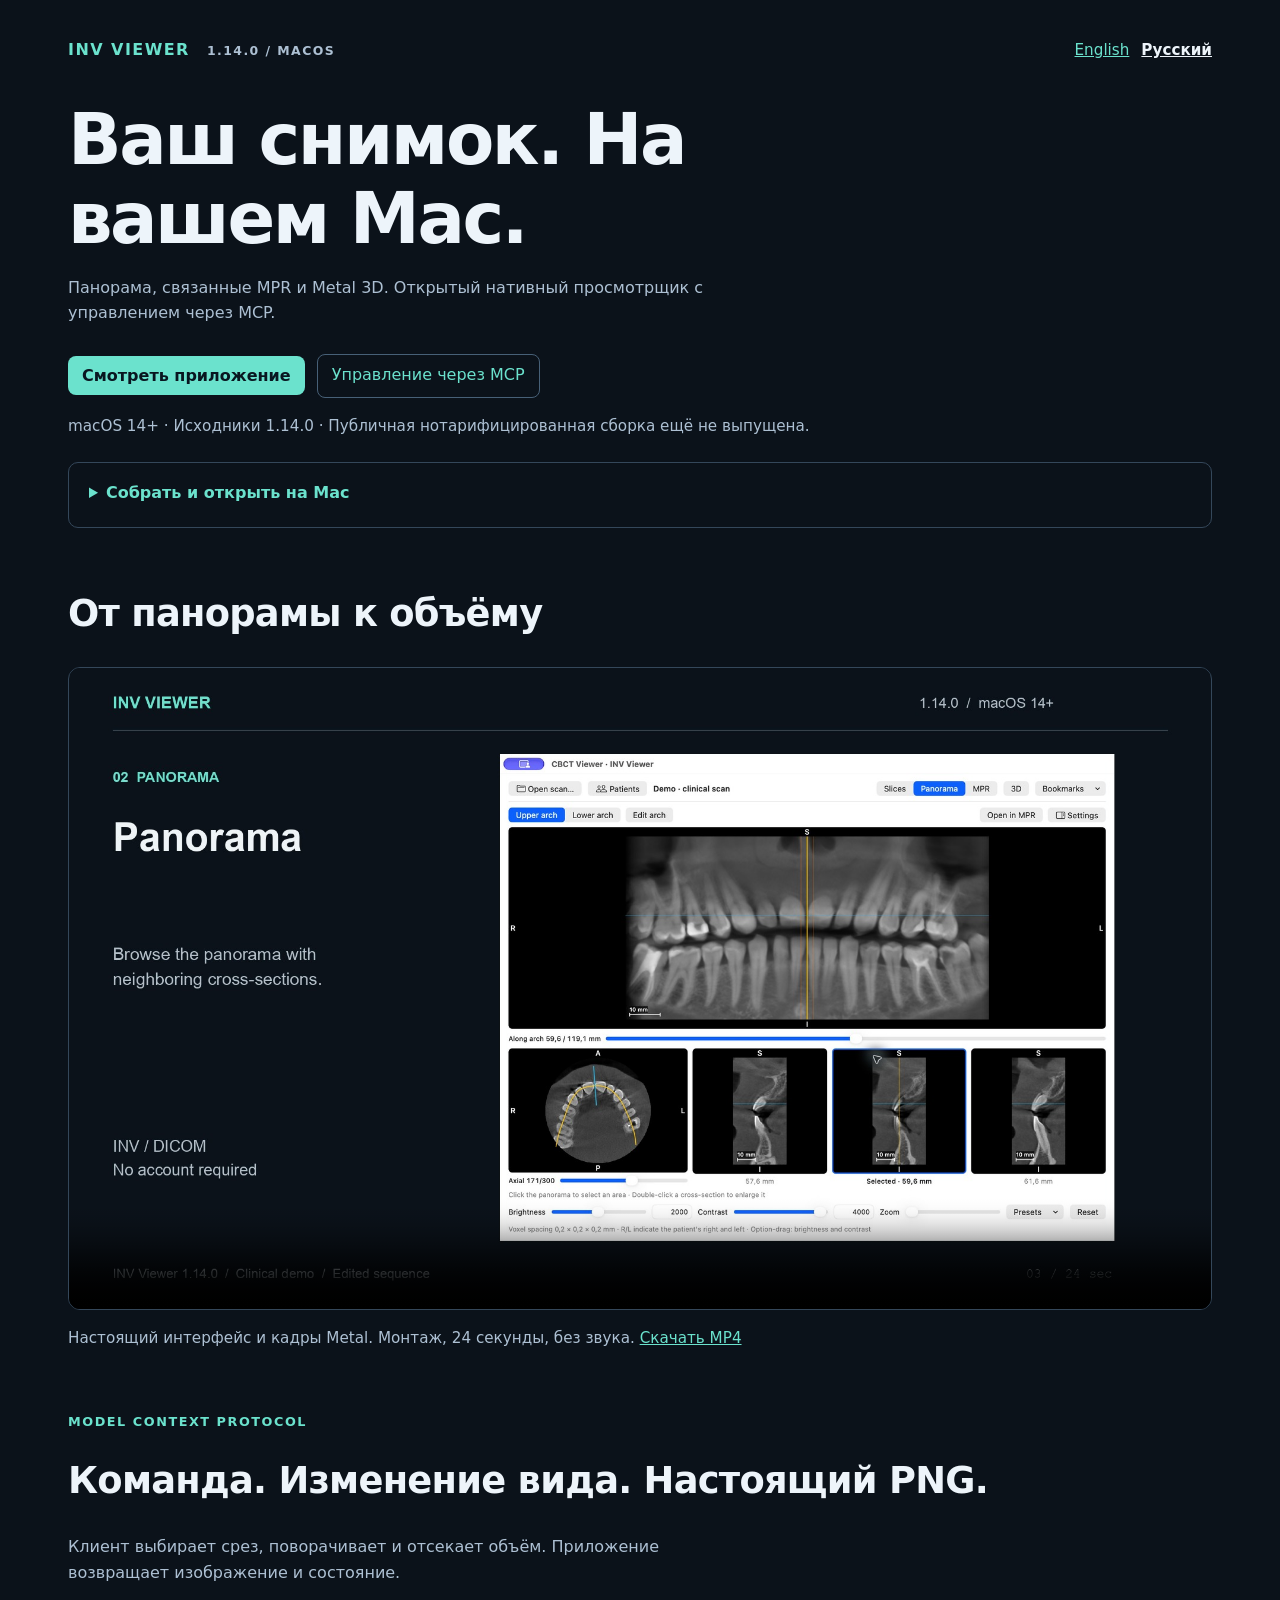
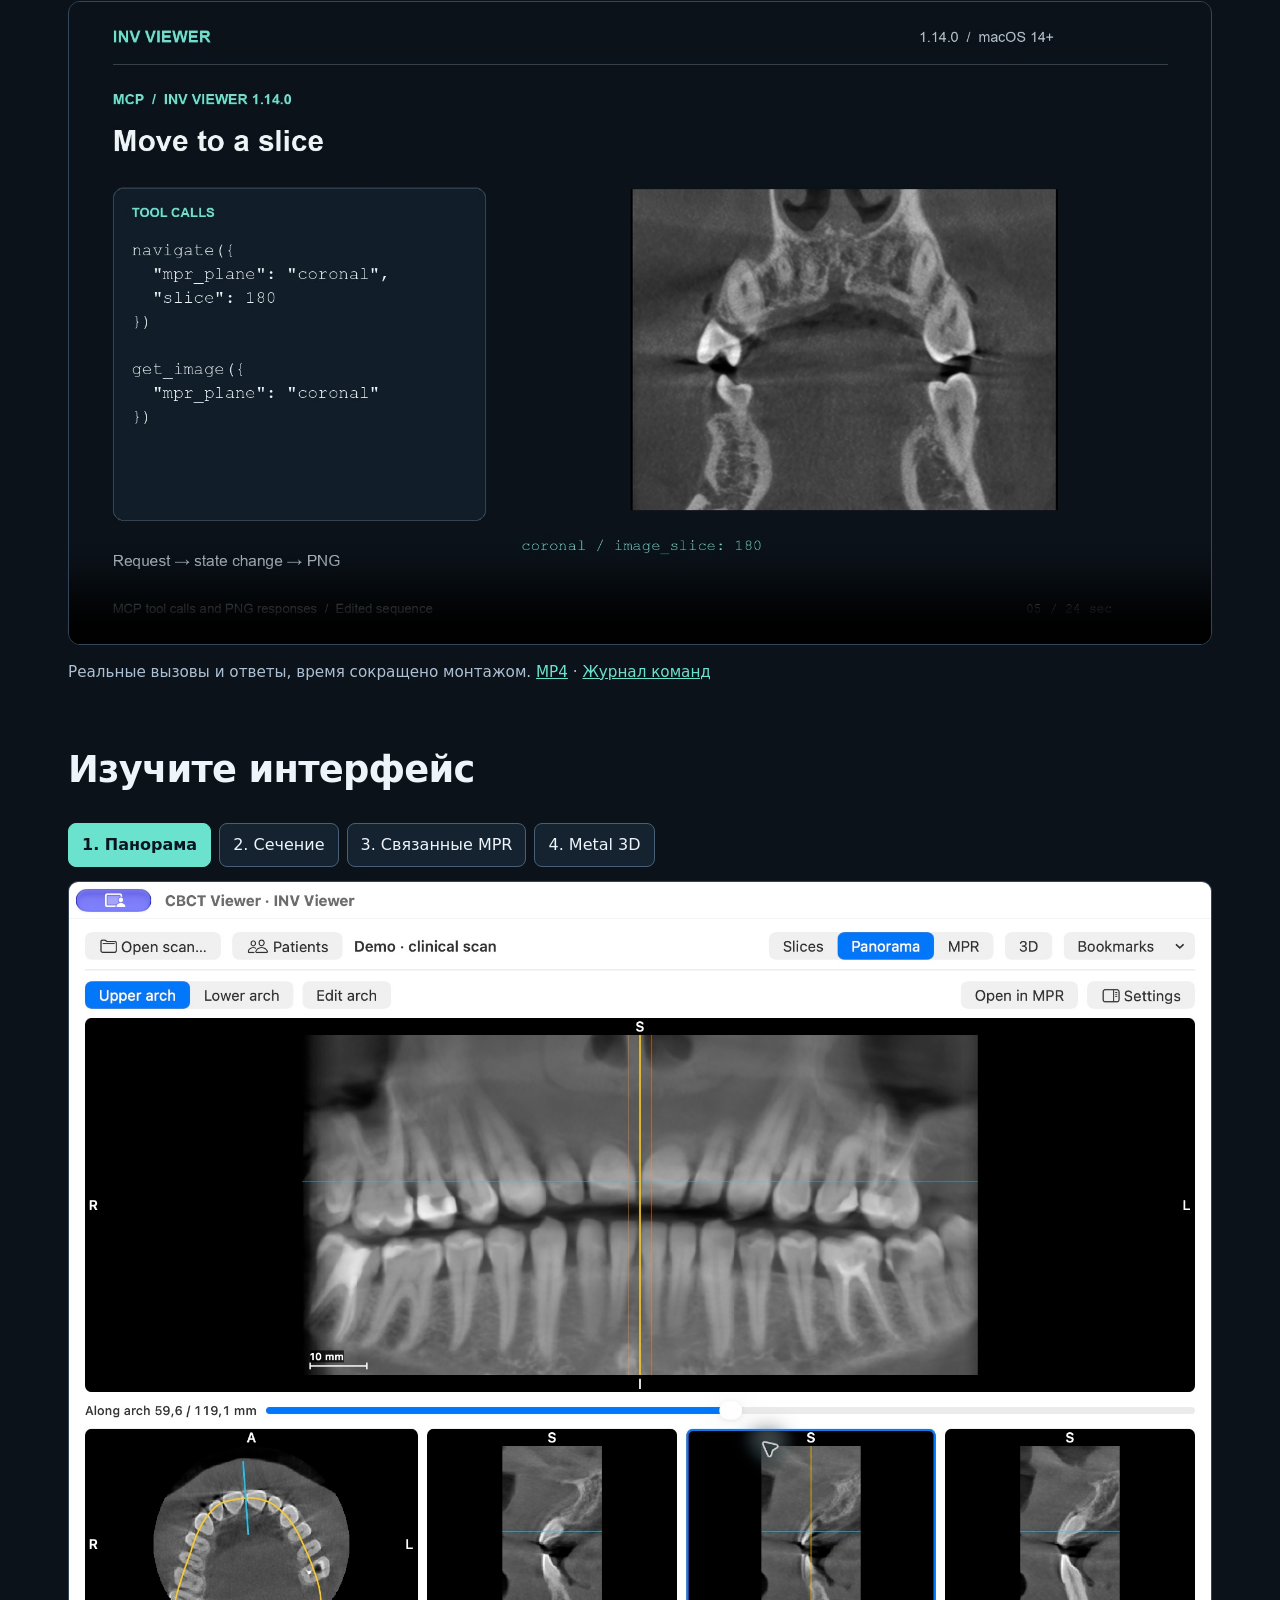
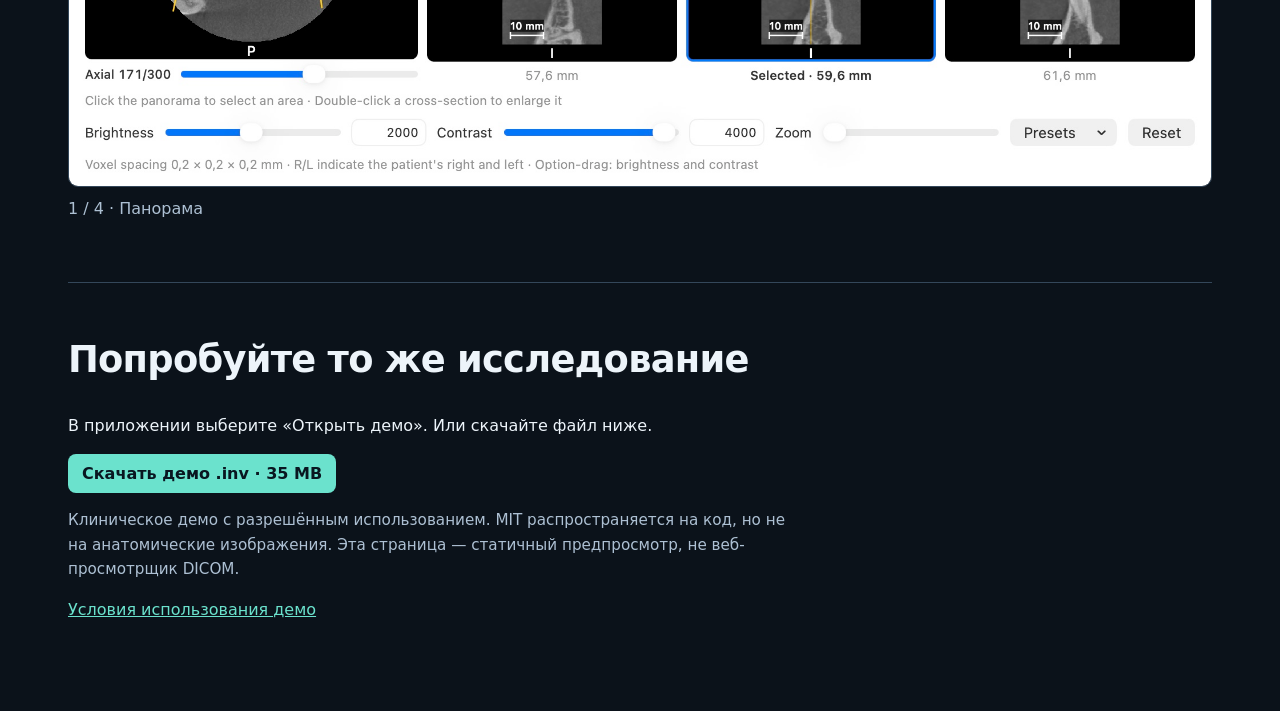
==== docs/ru.html @ 7aa3840b "Release INV Viewer 1.14.0" ====
<!doctype html>
<html lang="ru"><head><meta charset="utf-8"><meta name="viewport" content="width=device-width, initial-scale=1"><meta name="color-scheme" content="dark"><meta name="description" content="Панорама, связанные MPR и Metal 3D. Открытый нативный просмотрщик с управлением через MCP."><title>INV Viewer · 1.14.0</title><link rel="stylesheet" href="walkthrough.css"><script src="walkthrough.js" defer></script></head>
<body><main>
<header class="topline"><p class="brand">INV VIEWER <span>1.14.0 / MACOS</span></p><nav class="lang" aria-label="Language"><a href="index.html" lang="en" >English</a><a href="ru.html" lang="ru" aria-current="page">Русский</a></nav></header>
<h1>Ваш снимок. На вашем Mac.</h1><p class="intro">Панорама, связанные MPR и Metal 3D. Открытый нативный просмотрщик с управлением через MCP.</p>
<p class="actions"><a class="download" href="#product">Смотреть приложение</a> <a class="secondary" href="#mcp">Управление через MCP</a></p>
<p class="status">macOS 14+ · Исходники 1.14.0 · Публичная нотарифицированная сборка ещё не выпущена.</p>
<details class="setup"><summary>Собрать и открыть на Mac</summary><p>macOS 14+ · Xcode Command Line Tools · CMake</p><pre><code>bash scripts/bootstrap-openjpeg.sh
bash build.sh --verify
open ".build/INV Viewer.app"</code></pre><p>Выполните из корня исходников. Сборка подписана локально (ad-hoc); публичная нотарифицированная загрузка пока не подготовлена.</p></details>
<section id="product"><h2>От панорамы к объёму</h2><video controls playsinline preload="none" poster="assets/product-poster.jpg" aria-label="Демонстрация приложения, 24 секунды"><source src="assets/product-demo.mp4" type="video/mp4"><a href="assets/product-demo.mp4">MP4</a></video><p class="caption">Настоящий интерфейс и кадры Metal. Монтаж, 24 секунды, без звука. <a href="assets/product-demo.mp4" download>Скачать MP4</a></p></section>
<section id="mcp"><p class="eyebrow">MODEL CONTEXT PROTOCOL</p><h2>Команда. Изменение вида. Настоящий PNG.</h2><p class="intro">Клиент выбирает срез, поворачивает и отсекает объём. Приложение возвращает изображение и состояние.</p><video controls playsinline preload="none" poster="assets/mcp-poster.jpg" aria-label="Демонстрация управления через MCP"><source src="assets/mcp-demo.mp4" type="video/mp4"><a href="assets/mcp-demo.mp4">MP4</a></video><p class="caption">Реальные вызовы и ответы, время сокращено монтажом. <a href="assets/mcp-demo.mp4" download>MP4</a> · <a href="assets/mcp-transcript.json">Журнал команд</a></p></section>
<section><h2>Изучите интерфейс</h2><nav aria-label="Виды приложения"><button type="button" data-frame="panorama" data-alt="Панорама" data-caption="1 / 4 · Панорама" aria-pressed="true">1. Панорама</button>
<button type="button" data-frame="cross-section" data-alt="Сечение" data-caption="2 / 4 · Сечение" aria-pressed="false">2. Сечение</button>
<button type="button" data-frame="mpr" data-alt="Связанные MPR" data-caption="3 / 4 · Связанные MPR" aria-pressed="false">3. Связанные MPR</button>
<button type="button" data-frame="volume-ui" data-alt="Metal 3D" data-caption="4 / 4 · Metal 3D" aria-pressed="false">4. Metal 3D</button></nav><figure><img id="frame" src="assets/panorama.jpg" width="2000" height="1584" alt="Панорама" loading="lazy"><figcaption id="caption" aria-live="polite">1 / 4 · Панорама</figcaption></figure><noscript><p><a href="assets/cross-section.jpg">Cross-section</a> · <a href="assets/mpr.jpg">MPR</a> · <a href="assets/volume-ui.jpg">3D</a></p></noscript></section>
<section class="closing"><h2>Попробуйте то же исследование</h2><p>В приложении выберите «Открыть демо». Или скачайте файл ниже.</p><a class="download" href="assets/demo-study.inv" download>Скачать демо .inv · 35 MB</a><p class="caption">Клиническое демо с разрешённым использованием. MIT распространяется на код, но не на анатомические изображения. Эта страница — статичный предпросмотр, не веб-просмотрщик DICOM.</p><p><a href="assets/NOTICE.md">Условия использования демо</a></p></section>
</main></body></html>
---- docs/walkthrough.css ----
:root {
  font-family: system-ui, -apple-system, sans-serif;
  background: #0b121a;
  color: #edf4fa;
  color-scheme: dark;
}
* { box-sizing: border-box; }
body { margin: 0; }
main { max-width: 1224px; padding: clamp(18px, 4vw, 40px); margin: auto; }
.brand { color: #6be2cd; font-weight: 700; letter-spacing: .09em; margin: 0 0 14px; }
.brand span { color: #adc0d3; font-size: .78em; margin-left: 10px; }
h1 { font-size: clamp(1.7rem, 4vw, 2.8rem); line-height: 1.12; margin: 0; }
.intro { color: #adc0d3; max-width: 67ch; line-height: 1.6; }
nav { display: flex; flex-wrap: wrap; gap: 8px; margin: 24px 0 14px; }
button {
  font: inherit;
  min-height: 44px;
  border: 1px solid #476077;
  border-radius: 8px;
  background: #152331;
  color: inherit;
  padding: 8px 13px;
  cursor: pointer;
}
button[aria-pressed="true"] { background: #6be2cd; color: #091620; border-color: #6be2cd; font-weight: 650; }
button:focus-visible, a:focus-visible { outline: 3px solid #ffd394; outline-offset: 3px; }
figure { margin: 0; }
img { width: 100%; height: auto; display: block; border: 1px solid #34475a; border-radius: 10px; }
figcaption { color: #adc0d3; padding-top: 12px; }
a { color: #6be2cd; }
.topline { display: flex; justify-content: space-between; align-items: baseline; gap: 16px; flex-wrap: wrap; margin-bottom: 12px; }
.topline .brand { margin: 0; }
.lang { display: flex; gap: 12px; margin: 0; font-size: .95rem; }
.lang [aria-current] { color: #edf4fa; font-weight: 650; }
.download {
  display: inline-block;
  background: #6be2cd;
  color: #091620;
  padding: 10px 14px;
  border-radius: 8px;
  font-weight: 650;
  text-decoration: none;
}

/* Release demonstration: local assets only, no autoplay or animation loop. */
html { scroll-behavior: auto; }
h1 { font-size: clamp(2.4rem, 6vw, 4.4rem); max-width: 16ch; letter-spacing: -.035em; margin-top: 42px; }
h2 { font-size: clamp(1.5rem, 3vw, 2.3rem); line-height: 1.2; letter-spacing: -.02em; }
section { margin-top: 64px; scroll-margin-top: 24px; }
video { display: block; width: 100%; aspect-ratio: 16 / 9; background: #0b121a; border: 1px solid #34475a; border-radius: 12px; }
video:focus-visible { outline: 3px solid #ffd394; outline-offset: 3px; }
.actions { display: flex; flex-wrap: wrap; gap: 12px; align-items: center; margin: 28px 0 16px; }
.secondary { display: inline-block; padding: 10px 14px; border: 1px solid #476077; border-radius: 8px; text-decoration: none; min-height: 44px; }
.status, .caption { color: #adc0d3; line-height: 1.6; font-size: .95rem; }
.eyebrow { color: #6be2cd; letter-spacing: .12em; font-size: .8rem; font-weight: 700; }
.closing { padding: 24px 0 32px; border-top: 1px solid #34475a; }
.closing p { line-height: 1.6; max-width: 75ch; }
@media (max-width: 480px) { main { padding: 20px; } h1 { margin-top: 30px; } section { margin-top: 42px; } .download, .secondary { width: 100%; text-align: center; } }

.setup { margin-top: 24px; padding: 20px; border: 1px solid #34475a; border-radius: 10px; }
summary { cursor: pointer; min-height: 24px; color: #6be2cd; font-weight: 650; }
summary:focus-visible { outline: 3px solid #ffd394; outline-offset: 4px; }
pre { overflow-x: auto; line-height: 1.7; padding: 16px; background: #111e29; }
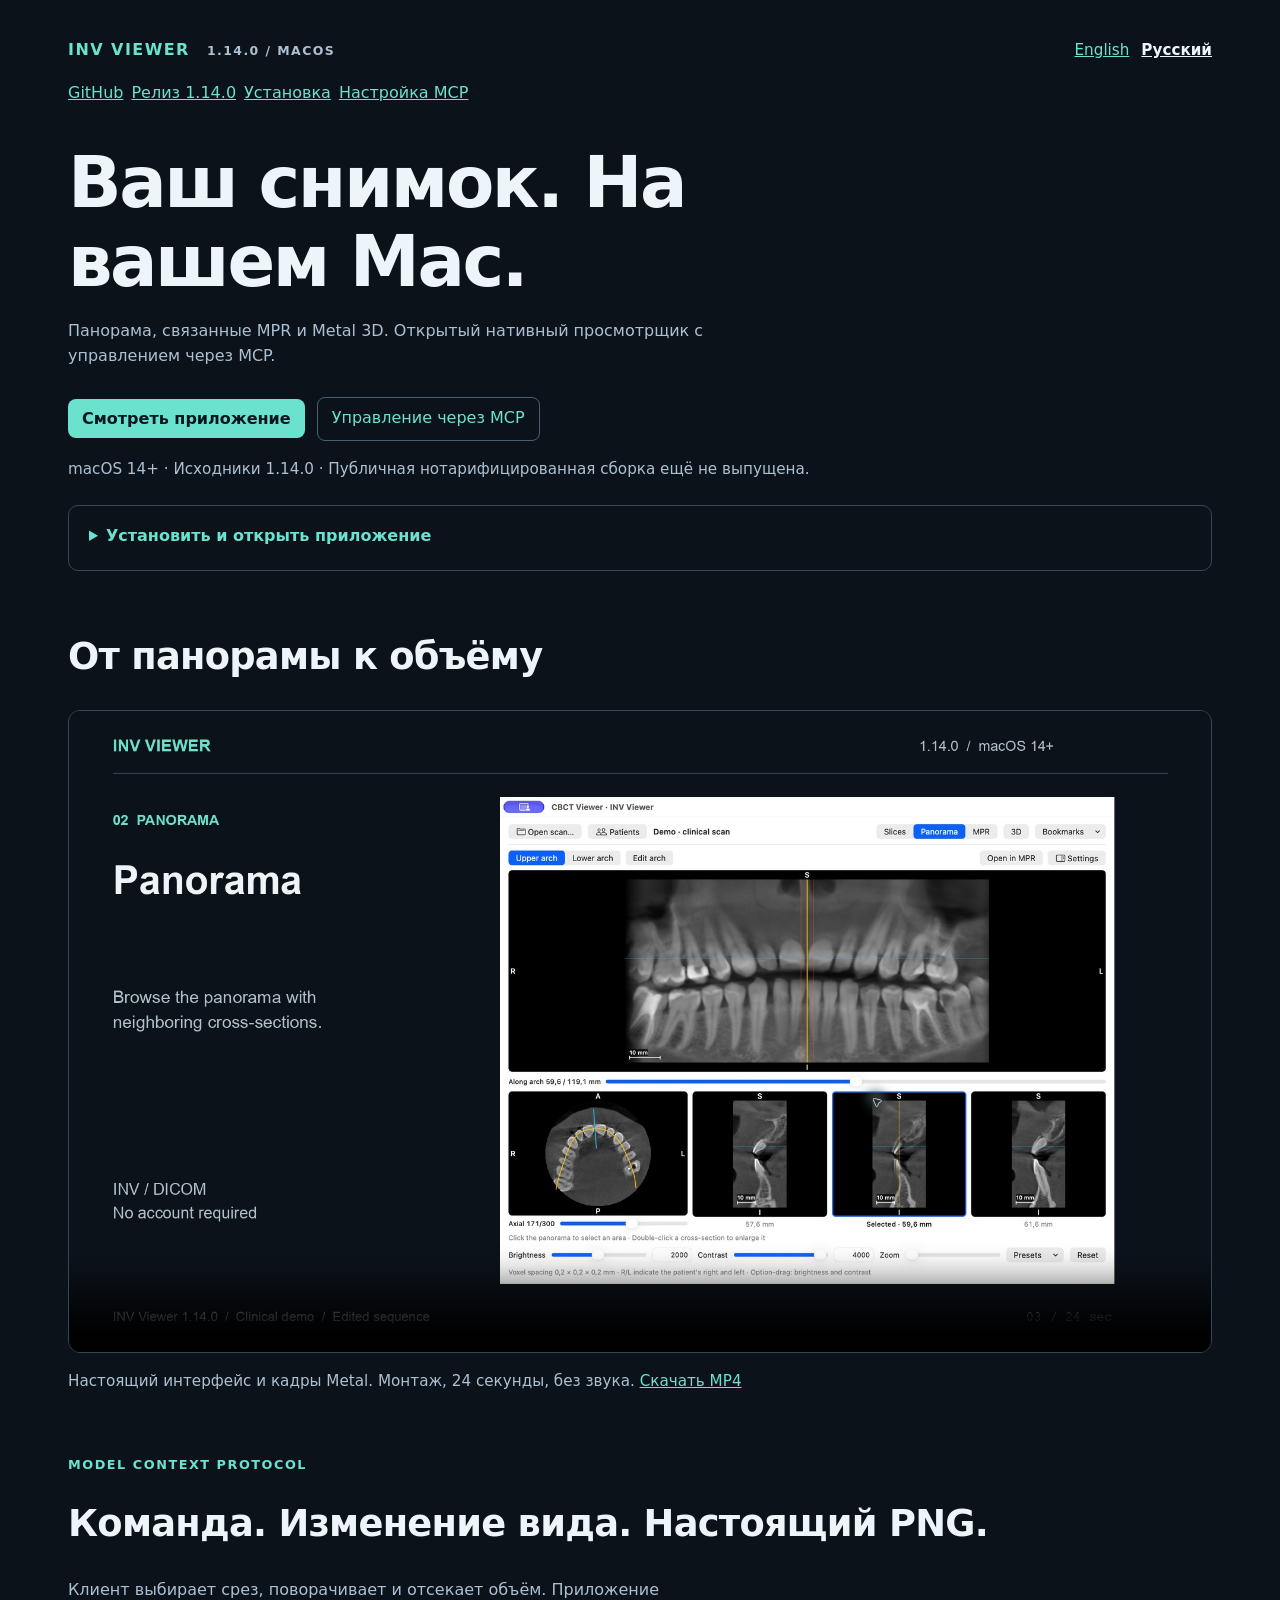
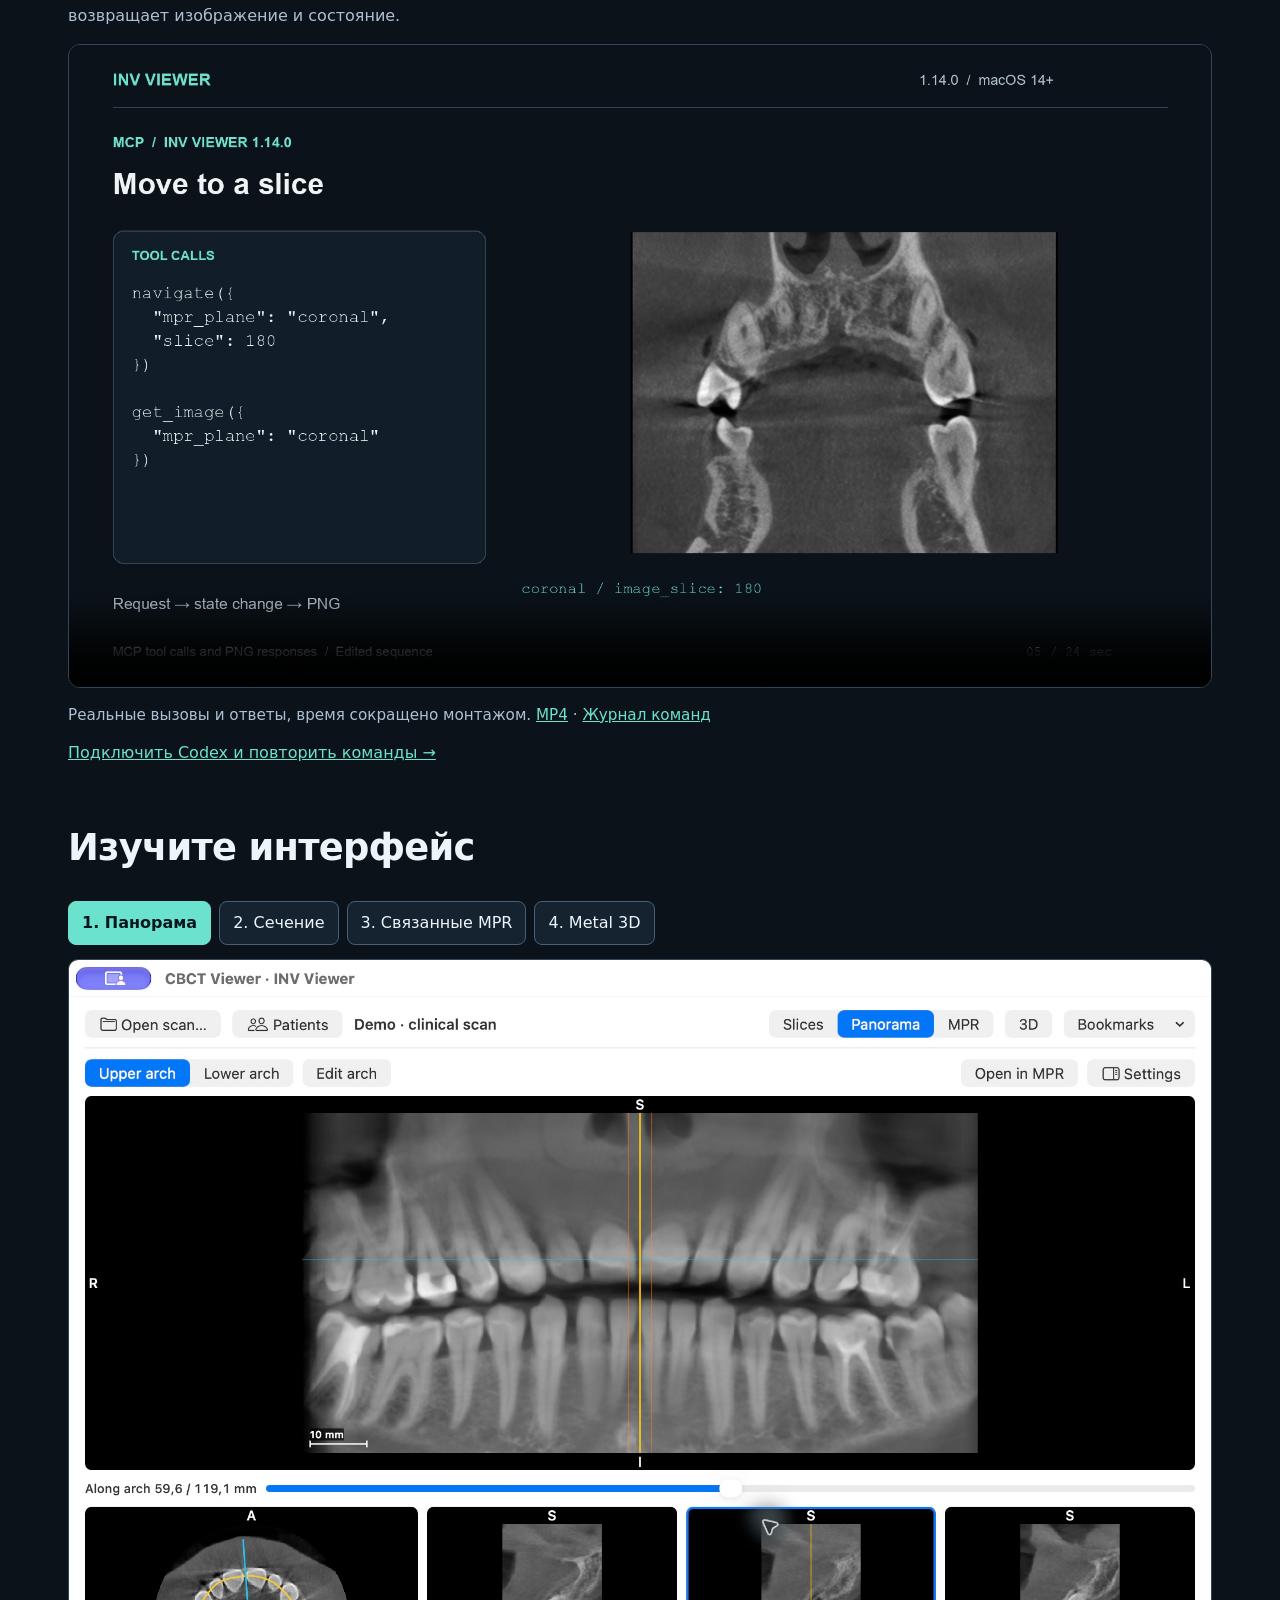
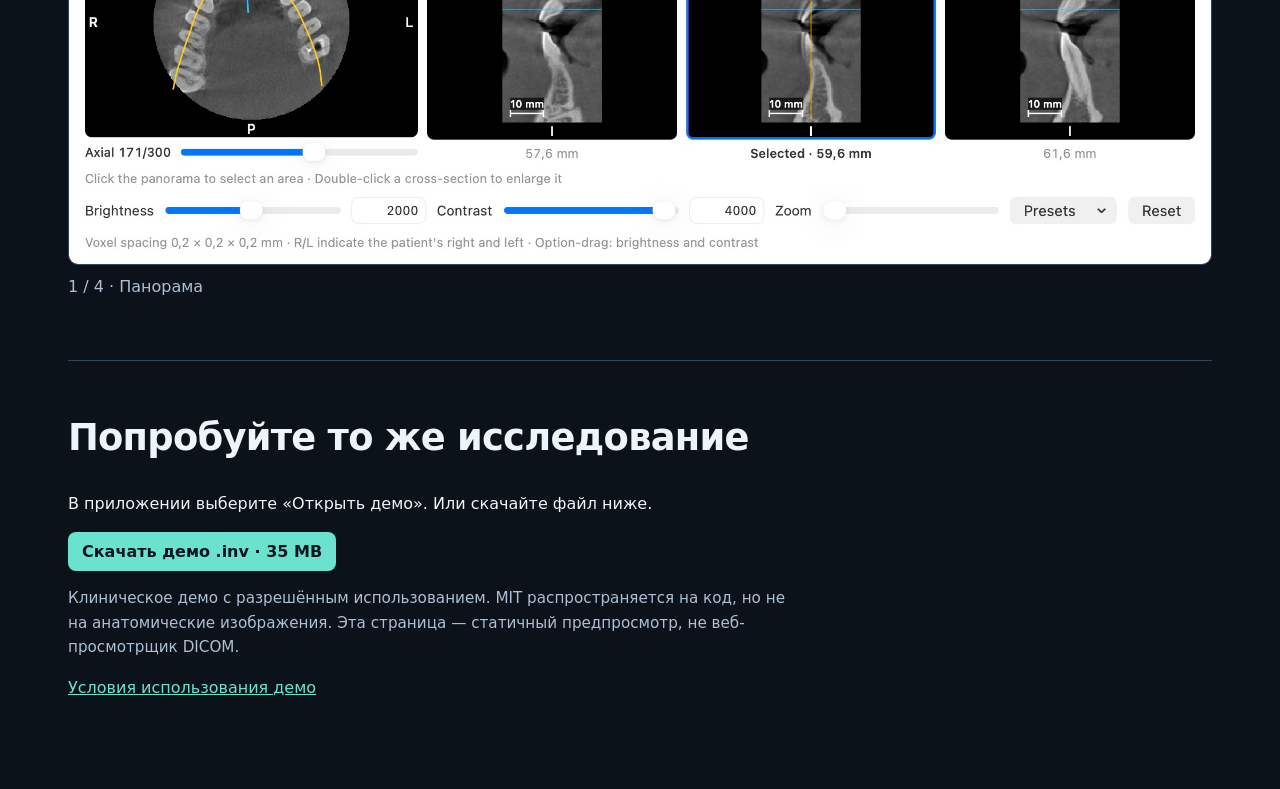
==== commit 49103c12: "Make demos playable and clarify installation and MCP setup" ====
--- a/docs/ru.html
+++ b/docs/ru.html
@@ -2,14 +2,14 @@
 <html lang="ru"><head><meta charset="utf-8"><meta name="viewport" content="width=device-width, initial-scale=1"><meta name="color-scheme" content="dark"><meta name="description" content="Панорама, связанные MPR и Metal 3D. Открытый нативный просмотрщик с управлением через MCP."><title>INV Viewer · 1.14.0</title><link rel="stylesheet" href="walkthrough.css"><script src="walkthrough.js" defer></script></head>
 <body><main>
 <header class="topline"><p class="brand">INV VIEWER <span>1.14.0 / MACOS</span></p><nav class="lang" aria-label="Language"><a href="index.html" lang="en" >English</a><a href="ru.html" lang="ru" aria-current="page">Русский</a></nav></header>
+<nav aria-label="Проект"><a href="https://github.com/Dzmitryii/inv-viewer">GitHub</a><a href="https://github.com/Dzmitryii/inv-viewer/releases/tag/v1.14.0">Релиз 1.14.0</a><a href="https://github.com/Dzmitryii/inv-viewer/blob/main/docs/install.md">Установка</a><a href="https://github.com/Dzmitryii/inv-viewer/blob/main/docs/mcp.md">Настройка MCP</a></nav>
 <h1>Ваш снимок. На вашем Mac.</h1><p class="intro">Панорама, связанные MPR и Metal 3D. Открытый нативный просмотрщик с управлением через MCP.</p>
 <p class="actions"><a class="download" href="#product">Смотреть приложение</a> <a class="secondary" href="#mcp">Управление через MCP</a></p>
 <p class="status">macOS 14+ · Исходники 1.14.0 · Публичная нотарифицированная сборка ещё не выпущена.</p>
-<details class="setup"><summary>Собрать и открыть на Mac</summary><p>macOS 14+ · Xcode Command Line Tools · CMake</p><pre><code>bash scripts/bootstrap-openjpeg.sh
-bash build.sh --verify
-open ".build/INV Viewer.app"</code></pre><p>Выполните из корня исходников. Сборка подписана локально (ad-hoc); публичная нотарифицированная загрузка пока не подготовлена.</p></details>
+<details class="setup"><summary>Установить и открыть приложение</summary><p>Требуется macOS 14 или новее. <a href="https://github.com/Dzmitryii/inv-viewer/blob/main/docs/install.md">Инструкция установки</a> описывает подготовку инструментов, скачивание исходников и запуск встроенного демо.</p><p>В <a href="https://github.com/Dzmitryii/inv-viewer/releases/tag/v1.14.0">релизе</a> также есть сборка для разработчиков на Apple Silicon с ad-hoc подписью, без нотарификации.</p></details>
 <section id="product"><h2>От панорамы к объёму</h2><video controls playsinline preload="none" poster="assets/product-poster.jpg" aria-label="Демонстрация приложения, 24 секунды"><source src="assets/product-demo.mp4" type="video/mp4"><a href="assets/product-demo.mp4">MP4</a></video><p class="caption">Настоящий интерфейс и кадры Metal. Монтаж, 24 секунды, без звука. <a href="assets/product-demo.mp4" download>Скачать MP4</a></p></section>
 <section id="mcp"><p class="eyebrow">MODEL CONTEXT PROTOCOL</p><h2>Команда. Изменение вида. Настоящий PNG.</h2><p class="intro">Клиент выбирает срез, поворачивает и отсекает объём. Приложение возвращает изображение и состояние.</p><video controls playsinline preload="none" poster="assets/mcp-poster.jpg" aria-label="Демонстрация управления через MCP"><source src="assets/mcp-demo.mp4" type="video/mp4"><a href="assets/mcp-demo.mp4">MP4</a></video><p class="caption">Реальные вызовы и ответы, время сокращено монтажом. <a href="assets/mcp-demo.mp4" download>MP4</a> · <a href="assets/mcp-transcript.json">Журнал команд</a></p></section>
+<p><a href="https://github.com/Dzmitryii/inv-viewer/blob/main/docs/mcp.md">Подключить Codex и повторить команды →</a></p>
 <section><h2>Изучите интерфейс</h2><nav aria-label="Виды приложения"><button type="button" data-frame="panorama" data-alt="Панорама" data-caption="1 / 4 · Панорама" aria-pressed="true">1. Панорама</button>
 <button type="button" data-frame="cross-section" data-alt="Сечение" data-caption="2 / 4 · Сечение" aria-pressed="false">2. Сечение</button>
 <button type="button" data-frame="mpr" data-alt="Связанные MPR" data-caption="3 / 4 · Связанные MPR" aria-pressed="false">3. Связанные MPR</button>
